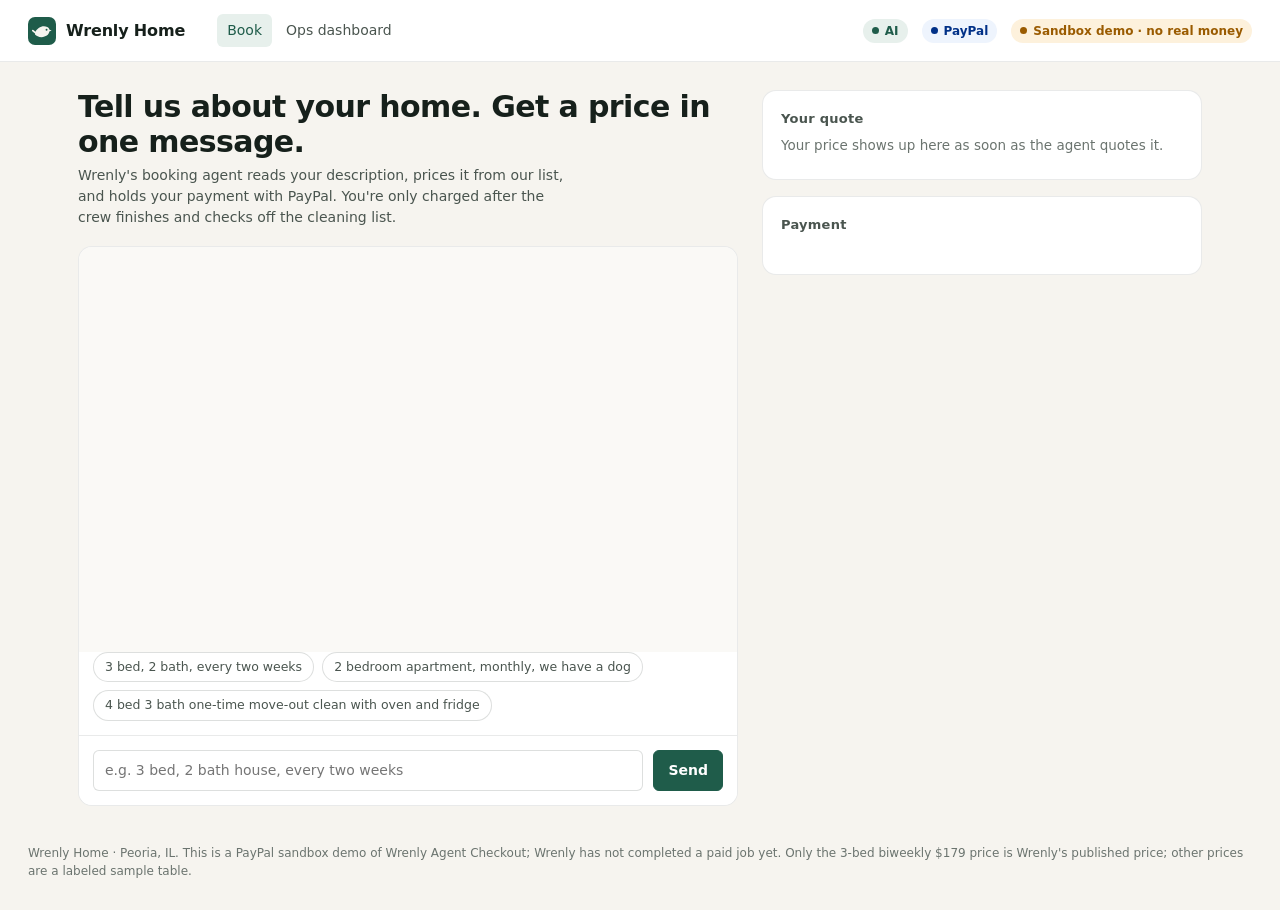
==== static/index.html @ f8d14549 "Wrenly Agent Checkout: AI agent for PayPal checkout, crew payouts and refunds Booking and settlement" ====
<!doctype html>
<html lang="en">
<head>
<meta charset="utf-8"><meta name="viewport" content="width=device-width,initial-scale=1">
<title>Book a cleaning · Wrenly Home</title>
<link rel="icon" href="/static/logo.svg">
<link rel="stylesheet" href="/static/app.css">
<style>
.wrap{max-width:1180px;margin:0 auto;padding:28px 28px 8px;display:grid;grid-template-columns:minmax(0,1.35fr) minmax(320px,.9fr);gap:24px}
.hero h1{font-size:30px;line-height:1.15;letter-spacing:-.02em;margin:0 0 6px;font-weight:650}
.hero p{margin:0 0 18px;color:var(--ink-2);max-width:56ch}
.chat{display:flex;flex-direction:column;height:560px;overflow:hidden}
.msgs{flex:1;overflow:auto;padding:20px;display:flex;flex-direction:column;gap:12px;background:var(--surface-2)}
.msg{max-width:78%;padding:10px 14px;border-radius:14px;white-space:pre-wrap;line-height:1.45}
.msg.bot{background:var(--surface);border:1px solid var(--line);border-top-left-radius:4px;align-self:flex-start}
.msg.me{background:var(--brand);color:#fff;border-top-right-radius:4px;align-self:flex-end}
.msg .meta{display:block;margin-top:6px;font-size:11px;color:var(--ink-3)}
.tool{align-self:flex-start;font-family:var(--mono);font-size:11.5px;color:var(--ink-2);background:#fff;border:1px dashed var(--line-2);border-radius:8px;padding:5px 9px}
.tool b{color:var(--brand)}
.tool.err b{color:var(--bad)}
.composer{display:flex;gap:10px;padding:14px;border-top:1px solid var(--line);background:var(--surface)}
.composer input{flex:1}
.chips{display:flex;gap:8px;flex-wrap:wrap;padding:0 14px 14px;background:var(--surface)}
.chip{border:1px solid var(--line-2);background:var(--surface);border-radius:999px;padding:5px 11px;font-size:12.5px;color:var(--ink-2)}
.chip:hover{border-color:var(--brand);color:var(--brand)}
.side{display:flex;flex-direction:column;gap:16px}
.panel{padding:18px}
.total{font-size:36px;font-weight:650;letter-spacing:-.02em;margin:6px 0 2px}
.lines{margin:12px 0 0;padding:0;list-style:none;border-top:1px solid var(--line)}
.lines li{display:flex;justify-content:space-between;gap:12px;padding:8px 0;border-bottom:1px solid var(--line);font-size:13.5px}
.lines li span:last-child{font-variant-numeric:tabular-nums;font-weight:550}
.empty{color:var(--ink-3);font-size:13.5px;padding:6px 0}
.steps{list-style:none;margin:10px 0 0;padding:0;display:flex;flex-direction:column;gap:0}
.steps li{display:grid;grid-template-columns:22px 1fr;gap:10px;padding:7px 0;color:var(--ink-3);font-size:13.5px}
.steps li i{width:18px;height:18px;border-radius:50%;border:2px solid var(--line-2);margin-top:1px;display:flex;align-items:center;justify-content:center;font-style:normal;font-size:11px}
.steps li.done{color:var(--ink)} .steps li.done i{background:var(--brand);border-color:var(--brand);color:#fff}
.steps li.now{color:var(--ink)} .steps li.now i{border-color:var(--brand)}
.steps small{display:block;color:var(--ink-3);font-family:var(--mono);font-size:11px}
#paypal-area{margin-top:12px}
.mockpp{width:100%;background:#ffc439;border:0;border-radius:6px;height:44px;font-weight:700;color:#003087;font-size:15px;letter-spacing:.01em}
.mockpp:hover{filter:brightness(.97)}
.note{font-size:12px;color:var(--ink-3);margin-top:8px}
@media (max-width:860px){.wrap{grid-template-columns:1fr;padding:16px}.chat{height:520px}.hero h1{font-size:24px}}
</style>
</head>
<body>
<header class="topbar">
  <a class="logo" href="/"><img src="/static/logo.svg" alt="" width="28" height="28">Wrenly Home</a>
  <nav><a class="on" href="/">Book</a><a href="/ops">Ops dashboard</a></nav>
  <div class="spacer"></div>
  <span class="badge ai" id="ai-badge"><span class="dot"></span>AI</span>
  <span class="badge pp" id="pp-badge"><span class="dot"></span>PayPal</span>
  <span class="badge"><span class="dot"></span>Sandbox demo · no real money</span>
</header>

<main class="wrap">
  <section>
    <div class="hero">
      <h1>Tell us about your home. Get a price in one message.</h1>
      <p>Wrenly's booking agent reads your description, prices it from our list, and holds your payment with PayPal. You're only charged after the crew finishes and checks off the cleaning list.</p>
    </div>
    <div class="card chat">
      <div class="msgs" id="msgs" aria-live="polite"></div>
      <div class="chips" id="chips">
        <button class="chip">3 bed, 2 bath, every two weeks</button>
        <button class="chip">2 bedroom apartment, monthly, we have a dog</button>
        <button class="chip">4 bed 3 bath one-time move-out clean with oven and fridge</button>
      </div>
      <form class="composer" id="composer">
        <input id="input" autocomplete="off" placeholder="e.g. 3 bed, 2 bath house, every two weeks" aria-label="Message">
        <button class="btn primary" id="send">Send</button>
      </form>
    </div>
  </section>

  <aside class="side">
    <div class="card panel">
      <h3>Your quote</h3>
      <div id="quote"><div class="empty">Your price shows up here as soon as the agent quotes it.</div></div>
    </div>
    <div class="card panel">
      <h3>Payment</h3>
      <ol class="steps" id="steps"></ol>
      <div id="paypal-area"></div>
    </div>
  </aside>
</main>
<p class="foot">Wrenly Home · Peoria, IL. This is a PayPal sandbox demo of Wrenly Agent Checkout; Wrenly has not completed a paid job yet. Only the 3-bed biweekly $179 price is Wrenly's published price; other prices are a labeled sample table.</p>
<div class="toast" id="toast"></div>
<script src="/static/common.js"></script>
<script src="/static/book.js"></script>
</body>
</html>
---- static/app.css ----
:root{
  --bg:#f6f4ef; --surface:#ffffff; --surface-2:#faf9f6; --line:rgba(20,30,25,.09); --line-2:rgba(20,30,25,.14);
  --ink:#16201b; --ink-2:#4a554f; --ink-3:#6b746f;
  --brand:#1f5c4a; --brand-2:#e7f0ec; --brand-ink:#ffffff;
  --pp:#003087; --pp-2:#0070e0; --pp-bg:#eef4fd;
  --ok:#1d7a4c; --ok-bg:#e5f4ea; --warn:#9a5b00; --warn-bg:#fdf1dc; --bad:#b42318; --bad-bg:#fde8e6; --info:#2453a6; --info-bg:#e8eefb;
  --r-sm:6px; --r:10px; --r-lg:14px;
  --shadow:0 1px 2px rgba(16,24,20,.05),0 8px 24px rgba(16,24,20,.06);
  --font: "Inter", ui-sans-serif, system-ui, -apple-system, "Segoe UI", Roboto, sans-serif;
  --mono: ui-monospace, "SF Mono", "JetBrains Mono", Menlo, Consolas, monospace;
}
*{box-sizing:border-box}
html,body{margin:0;background:var(--bg);color:var(--ink);font:14px/1.5 var(--font);-webkit-font-smoothing:antialiased}
a{color:var(--brand)}
button{font:inherit;cursor:pointer}
.mono{font-family:var(--mono);font-size:12px;letter-spacing:-.01em}
.num{font-variant-numeric:tabular-nums}
.muted{color:var(--ink-3)}
.topbar{display:flex;align-items:center;gap:14px;padding:14px 28px;border-bottom:1px solid var(--line);background:var(--surface)}
.logo{display:flex;align-items:center;gap:10px;font-weight:650;font-size:16px;letter-spacing:-.01em;color:var(--ink);text-decoration:none}
.logo svg{width:28px;height:28px}
.topbar nav{display:flex;gap:4px;margin-left:18px}
.topbar nav a{padding:6px 10px;border-radius:var(--r-sm);color:var(--ink-2);text-decoration:none;font-weight:500}
.topbar nav a.on,.topbar nav a:hover{background:var(--brand-2);color:var(--brand)}
.spacer{flex:1}
.badge{display:inline-flex;align-items:center;gap:6px;padding:3px 9px;border-radius:999px;font-size:12px;font-weight:550;background:var(--warn-bg);color:var(--warn);white-space:nowrap}
.badge.pp{background:var(--pp-bg);color:var(--pp)}
.badge.ai{background:var(--brand-2);color:var(--brand)}
.dot{width:7px;height:7px;border-radius:50%;background:currentColor;display:inline-block}
.btn{display:inline-flex;align-items:center;justify-content:center;gap:8px;border:1px solid var(--line-2);background:var(--surface);color:var(--ink);padding:8px 14px;border-radius:var(--r-sm);font-weight:550;transition:background .12s}
.btn:hover{background:var(--surface-2)}
.btn.primary{background:var(--brand);border-color:var(--brand);color:var(--brand-ink)}
.btn.primary:hover{background:#184a3c}
.btn.danger{color:var(--bad)}
.btn.sm{padding:5px 10px;font-size:13px}
.btn:disabled{opacity:.5;cursor:not-allowed}
.card{background:var(--surface);border:1px solid var(--line);border-radius:var(--r-lg)}
.card h3{margin:0;font-size:13px;font-weight:600;letter-spacing:.02em;color:var(--ink-2)}
.pill{display:inline-block;padding:2px 8px;border-radius:999px;font-size:12px;font-weight:550;white-space:nowrap;background:#eef0ee;color:var(--ink-2)}
.pill.ok{background:var(--ok-bg);color:var(--ok)} .pill.warn{background:var(--warn-bg);color:var(--warn)}
.pill.bad{background:var(--bad-bg);color:var(--bad)} .pill.info{background:var(--info-bg);color:var(--info)} .pill.pp{background:var(--pp-bg);color:var(--pp)}
.foot{padding:18px 28px;color:var(--ink-3);font-size:12px}
input,textarea,select{font:inherit;color:var(--ink);border:1px solid var(--line-2);border-radius:var(--r-sm);padding:9px 11px;background:var(--surface);outline:none}
input:focus,textarea:focus{border-color:var(--brand);box-shadow:0 0 0 3px rgba(31,92,74,.12)}
.toast{position:fixed;bottom:22px;left:50%;transform:translateX(-50%);background:var(--ink);color:#fff;padding:10px 16px;border-radius:var(--r);box-shadow:var(--shadow);font-weight:500;opacity:0;transition:opacity .15s;pointer-events:none;z-index:50}
.toast.on{opacity:1}
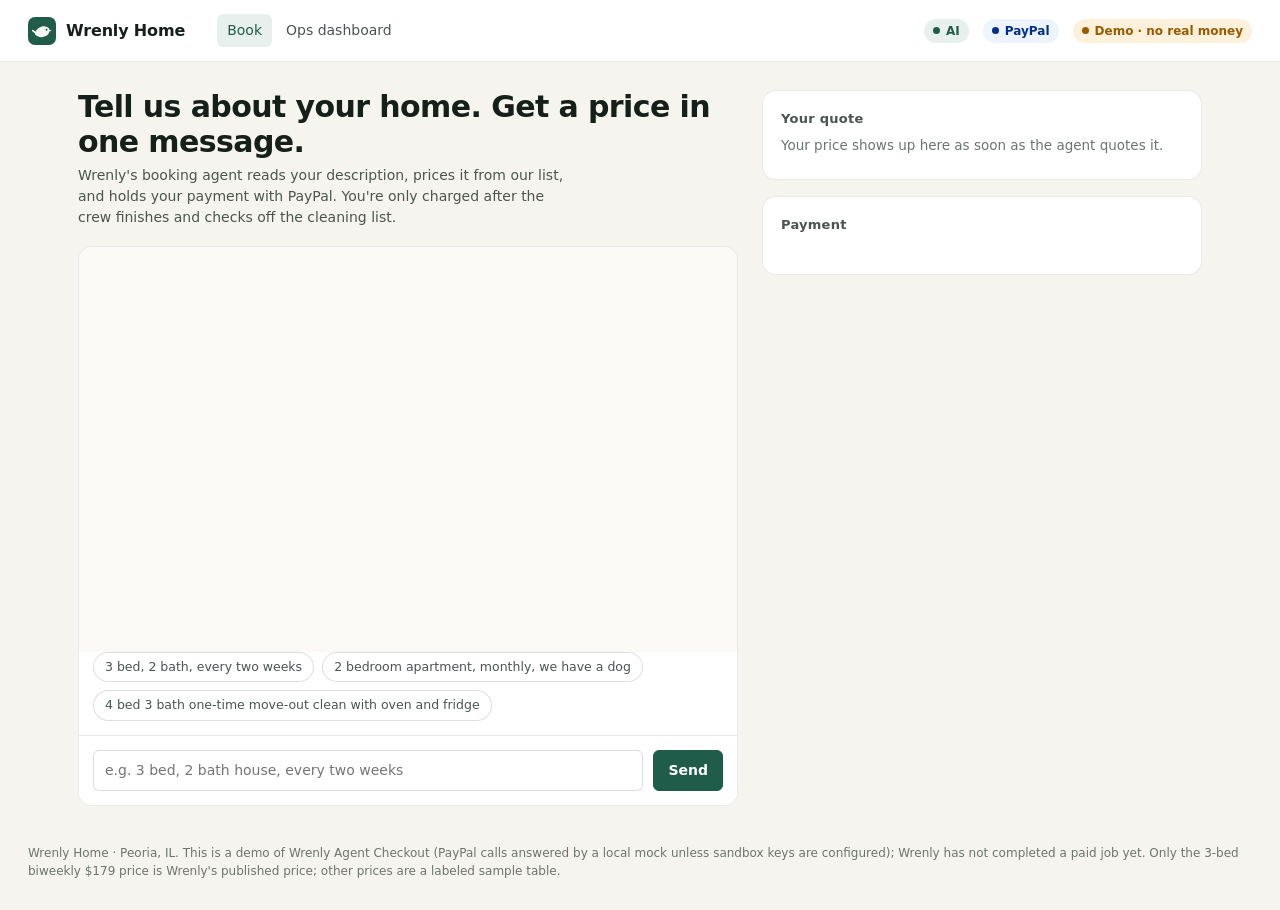
==== commit e32d686b: "Demo mode made explicit: banner on every page, /api/mode, README section; mock closer to PayPal's do" ====
--- a/static/index.html
+++ b/static/index.html
@@ -50,7 +50,7 @@
   <div class="spacer"></div>
   <span class="badge ai" id="ai-badge"><span class="dot"></span>AI</span>
   <span class="badge pp" id="pp-badge"><span class="dot"></span>PayPal</span>
-  <span class="badge"><span class="dot"></span>Sandbox demo · no real money</span>
+  <span class="badge"><span class="dot"></span>Demo · no real money</span>
 </header>
 
 <main class="wrap">
@@ -85,7 +85,7 @@
     </div>
   </aside>
 </main>
-<p class="foot">Wrenly Home · Peoria, IL. This is a PayPal sandbox demo of Wrenly Agent Checkout; Wrenly has not completed a paid job yet. Only the 3-bed biweekly $179 price is Wrenly's published price; other prices are a labeled sample table.</p>
+<p class="foot">Wrenly Home · Peoria, IL. This is a demo of Wrenly Agent Checkout (PayPal calls answered by a local mock unless sandbox keys are configured); Wrenly has not completed a paid job yet. Only the 3-bed biweekly $179 price is Wrenly's published price; other prices are a labeled sample table.</p>
 <div class="toast" id="toast"></div>
 <script src="/static/common.js"></script>
 <script src="/static/book.js"></script>
--- a/static/app.css
+++ b/static/app.css
@@ -44,3 +44,7 @@
 input:focus,textarea:focus{border-color:var(--brand);box-shadow:0 0 0 3px rgba(31,92,74,.12)}
 .toast{position:fixed;bottom:22px;left:50%;transform:translateX(-50%);background:var(--ink);color:#fff;padding:10px 16px;border-radius:var(--r);box-shadow:var(--shadow);font-weight:500;opacity:0;transition:opacity .15s;pointer-events:none;z-index:50}
 .toast.on{opacity:1}
+.mode-banner{padding:9px 28px;font-size:13px;line-height:1.45;border-bottom:1px solid var(--line);background:var(--warn-bg);color:var(--warn);font-weight:500}
+.mode-banner.sandbox{background:var(--pp-bg);color:var(--pp)}
+.mode-banner.live{background:var(--bad-bg);color:var(--bad)}
+@media (max-width:640px){.mode-banner{padding:8px 16px;font-size:12px}}
